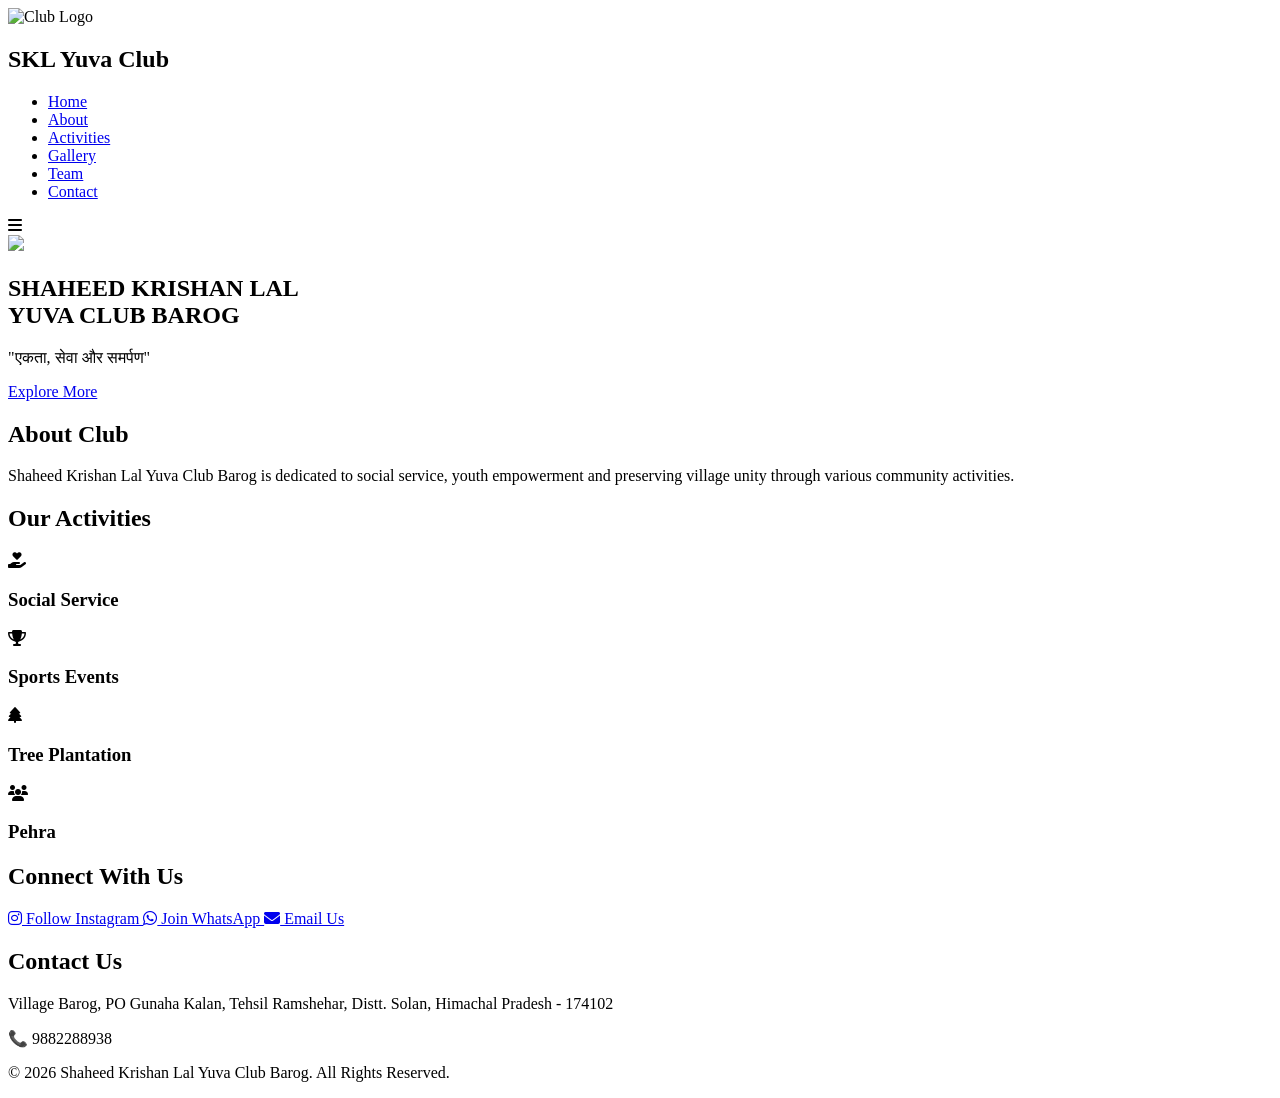
==== index.html @ a10c696f "Add files via upload" ====
<!DOCTYPE html>
<html lang="en">
<head>
    <meta charset="UTF-8">
    <meta name="viewport" content="width=device-width, initial-scale=1.0">
    <title>Shaheed Krishan Lal Yuva Club Barog</title>

    <link rel="stylesheet" href="css/style.css">

    <link rel="preconnect" href="https://fonts.googleapis.com">
    <link href="https://fonts.googleapis.com/css2?family=Poppins:wght@300;400;500;600;700&display=swap" rel="stylesheet">

    <link rel="stylesheet"
        href="https://cdnjs.cloudflare.com/ajax/libs/font-awesome/6.5.2/css/all.min.css">
</head>
<body>

    <!-- Header -->
    <header>
        <nav class="navbar">
            <div class="logo-section">
                <img src="images/logo.png" alt="Club Logo">
                <h2>SKL Yuva Club</h2>
            </div>

            <ul class="nav-links">
                <li><a href="index.html">Home</a></li>
                <li><a href="about.html">About</a></li>
                <li><a href="activities.html">Activities</a></li>
                <li><a href="gallery.html">Gallery</a></li>
                <li><a href="team.html">Team</a></li>
                <li><a href="contact.html">Contact</a></li>
            </ul>

            <div class="menu-btn">
                <i class="fas fa-bars"></i>
            </div>
        </nav>
    </header>

    <!-- Hero Section -->
    <section class="hero">

        <div class="overlay"></div>

        <div class="hero-content">

            <img src="images/logo.png" class="hero-logo">

            <h1>
                SHAHEED KRISHAN LAL<br>
                YUVA CLUB BAROG
            </h1>

            <p class="slogan">
                "एकता, सेवा और समर्पण"
            </p>

            <a href="about.html" class="btn">
                Explore More
            </a>

        </div>
    </section>

    <!-- About -->
    <section class="about-preview">

        <h2>About Club</h2>

        <p>
            Shaheed Krishan Lal Yuva Club Barog is dedicated to
            social service, youth empowerment and preserving
            village unity through various community activities.
        </p>

    </section>

    <!-- Activities -->
    <section class="activities">

        <h2>Our Activities</h2>

        <div class="cards">

            <div class="card">
                <i class="fas fa-hand-holding-heart"></i>
                <h3>Social Service</h3>
            </div>

            <div class="card">
                <i class="fas fa-trophy"></i>
                <h3>Sports Events</h3>
            </div>

            <div class="card">
                <i class="fas fa-tree"></i>
                <h3>Tree Plantation</h3>
            </div>

            <div class="card">
                <i class="fas fa-users"></i>
                <h3>Pehra</h3>
            </div>

        </div>

    </section>

    <!-- Social Media -->
    <section class="social">

        <h2>Connect With Us</h2>

        <div class="social-links">

            <a href="https://www.instagram.com/sklyuvaclub"
                target="_blank" class="instagram">
                <i class="fab fa-instagram"></i>
                Follow Instagram
            </a>

            <a href="https://chat.whatsapp.com/FVtAcbIBogHLm0ky5dyKEe?s=cl&p=a&ilr=2"
                target="_blank" class="whatsapp">
                <i class="fab fa-whatsapp"></i>
                Join WhatsApp
            </a>

            <a href="mailto:sklyuvaclub@gmail.com"
                class="email">
                <i class="fas fa-envelope"></i>
                Email Us
            </a>

        </div>

    </section>

    <!-- Contact -->
    <section class="contact-info">

        <h2>Contact Us</h2>

        <p>
            Village Barog, PO Gunaha Kalan,
            Tehsil Ramshehar, Distt. Solan,
            Himachal Pradesh - 174102
        </p>

        <p>
            📞 9882288938
        </p>

    </section>

    <!-- Footer -->
    <footer>

        <p>
            © 2026 Shaheed Krishan Lal Yuva Club Barog.
            All Rights Reserved.
        </p>

    </footer>

    <script src="js/script.js"></script>

</body>
</html>
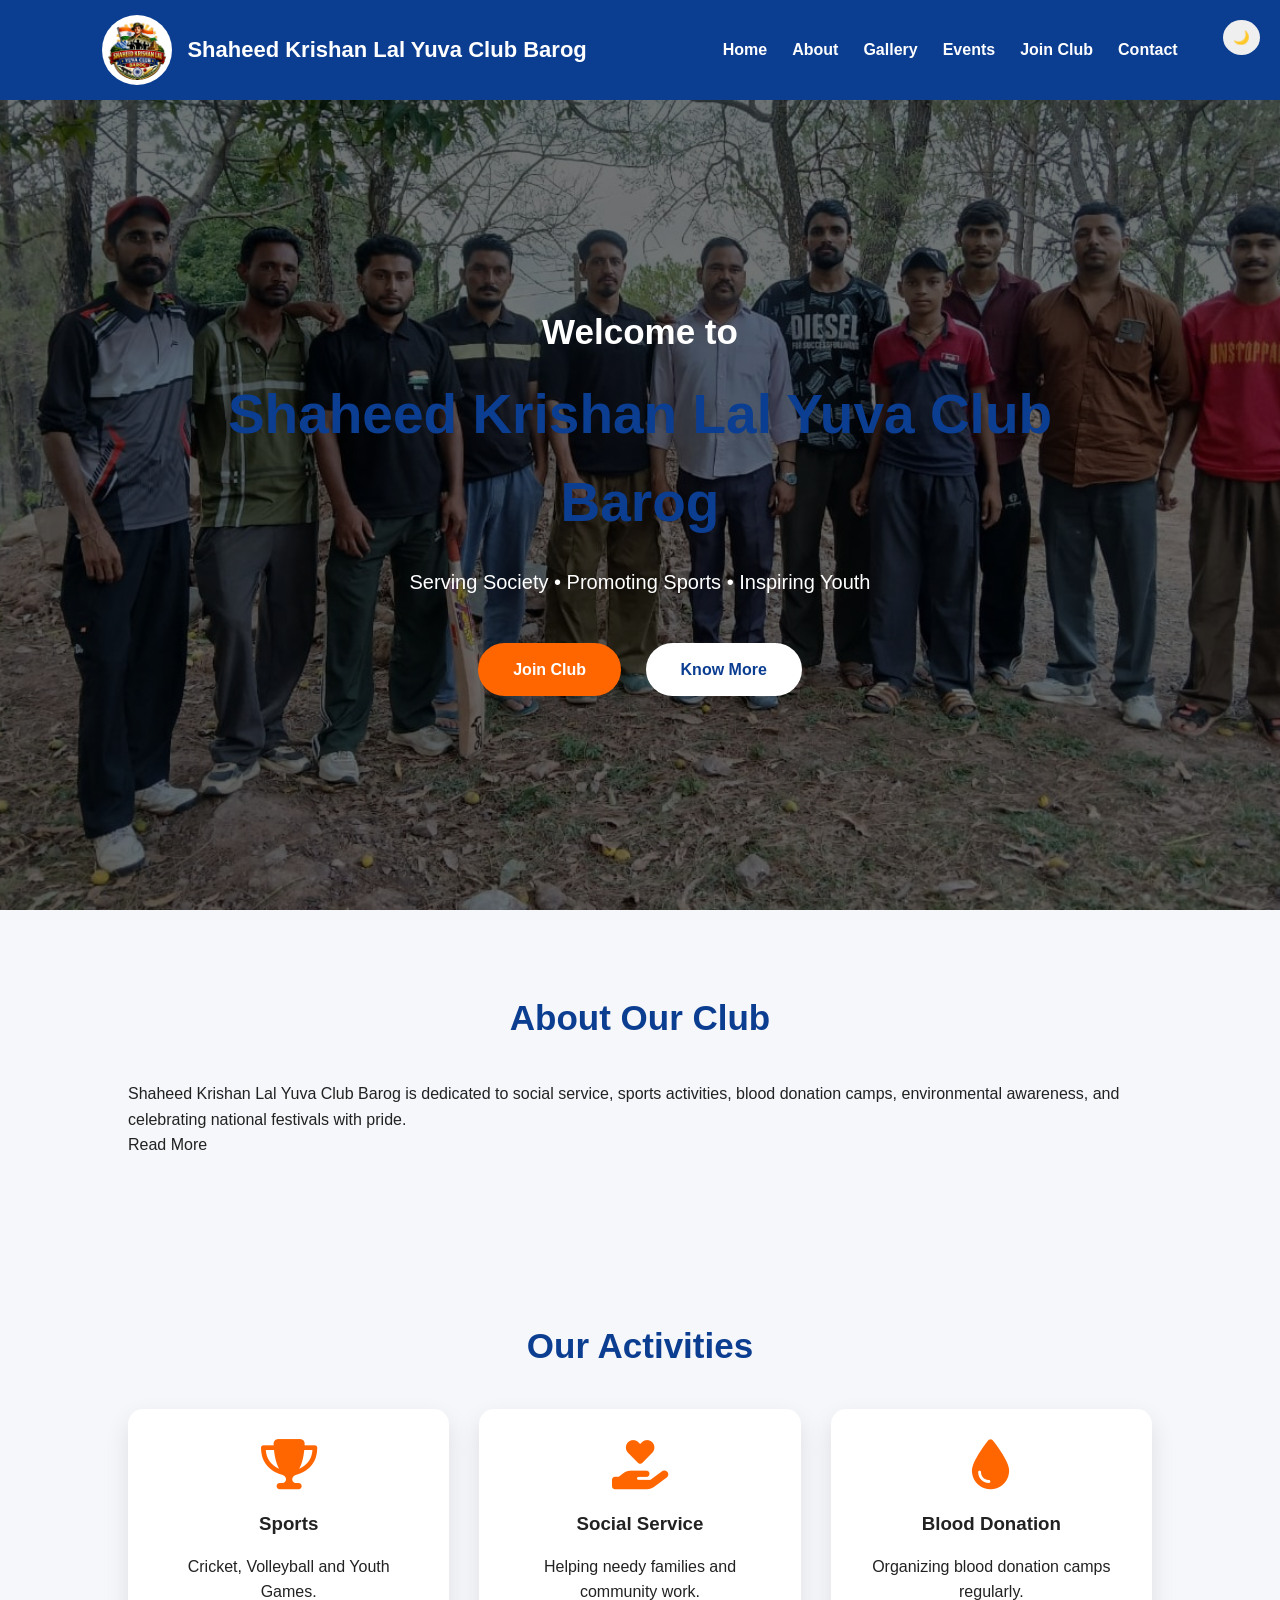
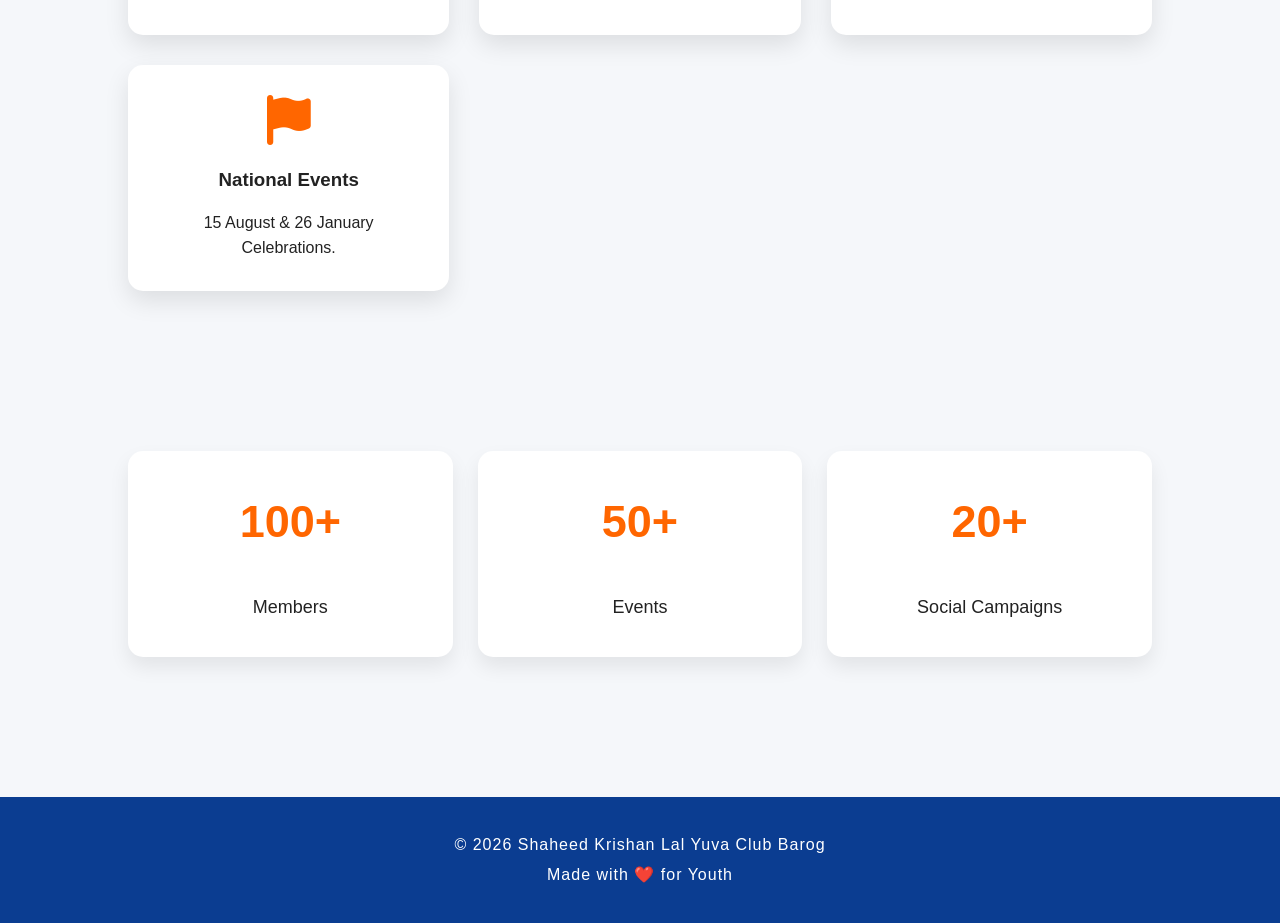
==== commit 6e39423c: "Add files via upload" ====
--- a/index.html
+++ b/index.html
@@ -1,169 +1,170 @@
-<!DOCTYPE html>
-<html lang="en">
-<head>
-    <meta charset="UTF-8">
-    <meta name="viewport" content="width=device-width, initial-scale=1.0">
-    <title>Shaheed Krishan Lal Yuva Club Barog</title>
-
-    <link rel="stylesheet" href="css/style.css">
-
-    <link rel="preconnect" href="https://fonts.googleapis.com">
-    <link href="https://fonts.googleapis.com/css2?family=Poppins:wght@300;400;500;600;700&display=swap" rel="stylesheet">
-
-    <link rel="stylesheet"
-        href="https://cdnjs.cloudflare.com/ajax/libs/font-awesome/6.5.2/css/all.min.css">
-</head>
-<body>
-
-    <!-- Header -->
-    <header>
-        <nav class="navbar">
-            <div class="logo-section">
-                <img src="images/logo.png" alt="Club Logo">
-                <h2>SKL Yuva Club</h2>
-            </div>
-
-            <ul class="nav-links">
-                <li><a href="index.html">Home</a></li>
-                <li><a href="about.html">About</a></li>
-                <li><a href="activities.html">Activities</a></li>
-                <li><a href="gallery.html">Gallery</a></li>
-                <li><a href="team.html">Team</a></li>
-                <li><a href="contact.html">Contact</a></li>
-            </ul>
-
-            <div class="menu-btn">
-                <i class="fas fa-bars"></i>
-            </div>
-        </nav>
-    </header>
-
-    <!-- Hero Section -->
-    <section class="hero">
-
-        <div class="overlay"></div>
-
-        <div class="hero-content">
-
-            <img src="images/logo.png" class="hero-logo">
-
-            <h1>
-                SHAHEED KRISHAN LAL<br>
-                YUVA CLUB BAROG
-            </h1>
-
-            <p class="slogan">
-                "एकता, सेवा और समर्पण"
-            </p>
-
-            <a href="about.html" class="btn">
-                Explore More
-            </a>
-
-        </div>
-    </section>
-
-    <!-- About -->
-    <section class="about-preview">
-
-        <h2>About Club</h2>
-
-        <p>
-            Shaheed Krishan Lal Yuva Club Barog is dedicated to
-            social service, youth empowerment and preserving
-            village unity through various community activities.
-        </p>
-
-    </section>
-
-    <!-- Activities -->
-    <section class="activities">
-
-        <h2>Our Activities</h2>
-
-        <div class="cards">
-
-            <div class="card">
-                <i class="fas fa-hand-holding-heart"></i>
-                <h3>Social Service</h3>
-            </div>
-
-            <div class="card">
-                <i class="fas fa-trophy"></i>
-                <h3>Sports Events</h3>
-            </div>
-
-            <div class="card">
-                <i class="fas fa-tree"></i>
-                <h3>Tree Plantation</h3>
-            </div>
-
-            <div class="card">
-                <i class="fas fa-users"></i>
-                <h3>Pehra</h3>
-            </div>
-
-        </div>
-
-    </section>
-
-    <!-- Social Media -->
-    <section class="social">
-
-        <h2>Connect With Us</h2>
-
-        <div class="social-links">
-
-            <a href="https://www.instagram.com/sklyuvaclub"
-                target="_blank" class="instagram">
-                <i class="fab fa-instagram"></i>
-                Follow Instagram
-            </a>
-
-            <a href="https://chat.whatsapp.com/FVtAcbIBogHLm0ky5dyKEe?s=cl&p=a&ilr=2"
-                target="_blank" class="whatsapp">
-                <i class="fab fa-whatsapp"></i>
-                Join WhatsApp
-            </a>
-
-            <a href="mailto:sklyuvaclub@gmail.com"
-                class="email">
-                <i class="fas fa-envelope"></i>
-                Email Us
-            </a>
-
-        </div>
-
-    </section>
-
-    <!-- Contact -->
-    <section class="contact-info">
-
-        <h2>Contact Us</h2>
-
-        <p>
-            Village Barog, PO Gunaha Kalan,
-            Tehsil Ramshehar, Distt. Solan,
-            Himachal Pradesh - 174102
-        </p>
-
-        <p>
-            📞 9882288938
-        </p>
-
-    </section>
-
-    <!-- Footer -->
-    <footer>
-
-        <p>
-            © 2026 Shaheed Krishan Lal Yuva Club Barog.
-            All Rights Reserved.
-        </p>
-
-    </footer>
-
-    <script src="js/script.js"></script>
-
-</body>
+<!DOCTYPE html>
+<html lang="en">
+
+<head>
+    <meta charset="UTF-8">
+    <meta name="viewport" content="width=device-width, initial-scale=1.0">
+    <title>Shaheed Krishan Lal Yuva Club Barog</title>
+
+    <link rel="stylesheet" href="css/style.css">
+    <link rel="stylesheet" href="https://cdnjs.cloudflare.com/ajax/libs/font-awesome/6.5.2/css/all.min.css">
+
+</head>
+
+<body>
+
+    <!-- Header -->
+
+    <header>
+
+        <div class="logo">
+            <img src="images/logo.png" alt="Club Logo">
+            <h2>Shaheed Krishan Lal Yuva Club Barog</h2>
+        </div>
+
+        <nav>
+
+            <ul>
+
+                <li><a href="index.html">Home</a></li>
+                <li><a href="about.html">About</a></li>
+                <li><a href="gallery.html">Gallery</a></li>
+                <li><a href="events.html">Events</a></li>
+                <li><a href="join.html">Join Club</a></li>
+                <li><a href="contact.html">Contact</a></li>
+
+            </ul>
+
+        </nav>
+
+    </header>
+
+    <!-- Hero Section -->
+
+    <section class="hero">
+
+        <div class="overlay">
+
+            <h1>Welcome to</h1>
+
+            <h2>Shaheed Krishan Lal Yuva Club Barog</h2>
+
+            <p>
+                Serving Society • Promoting Sports • Inspiring Youth
+            </p>
+
+            <a href="join.html" class="btn">Join Club</a>
+
+            <a href="about.html" class="btn2">Know More</a>
+
+        </div>
+
+    </section>
+
+    <!-- About Preview -->
+
+    <section class="about-preview">
+
+        <h2>About Our Club</h2>
+
+        <p>
+
+            Shaheed Krishan Lal Yuva Club Barog is dedicated to social service,
+            sports activities, blood donation camps, environmental awareness,
+            and celebrating national festivals with pride.
+
+        </p>
+
+        <a href="about.html">Read More</a>
+
+    </section>
+
+    <!-- Activities -->
+
+    <section class="activities">
+
+        <h2>Our Activities</h2>
+
+        <div class="cards">
+
+            <div class="card">
+                <i class="fa-solid fa-trophy"></i>
+                <h3>Sports</h3>
+                <p>Cricket, Volleyball and Youth Games.</p>
+            </div>
+
+            <div class="card">
+                <i class="fa-solid fa-hand-holding-heart"></i>
+                <h3>Social Service</h3>
+                <p>Helping needy families and community work.</p>
+            </div>
+
+            <div class="card">
+                <i class="fa-solid fa-droplet"></i>
+                <h3>Blood Donation</h3>
+                <p>Organizing blood donation camps regularly.</p>
+            </div>
+
+            <div class="card">
+                <i class="fa-solid fa-flag"></i>
+                <h3>National Events</h3>
+                <p>15 August & 26 January Celebrations.</p>
+            </div>
+
+        </div>
+
+    </section>
+
+    <!-- Counter -->
+
+    <section class="counter">
+
+        <div>
+
+            <h2>100+</h2>
+
+            <p>Members</p>
+
+        </div>
+
+        <div>
+
+            <h2>50+</h2>
+
+            <p>Events</p>
+
+        </div>
+
+        <div>
+
+            <h2>20+</h2>
+
+            <p>Social Campaigns</p>
+
+        </div>
+
+    </section>
+
+    <!-- Footer -->
+
+    <footer>
+
+        <p>
+
+            © 2026 Shaheed Krishan Lal Yuva Club Barog
+
+        </p>
+
+        <p>
+
+            Made with ❤️ for Youth
+
+        </p>
+
+    </footer>
+
+    <script src="js/script.js"></script>
+
+</body>
+
 </html>
--- a/css/style.css
+++ b/css/style.css
@@ -0,0 +1,984 @@
+/* ===========================
+   SHAHEED KRISHAN LAL YUVA CLUB
+   GLOBAL CSS
+=========================== */
+
+* {
+    margin: 0;
+    padding: 0;
+    box-sizing: border-box;
+    scroll-behavior: smooth;
+}
+
+body {
+    font-family: Arial, Helvetica, sans-serif;
+    background: #f5f7fa;
+    color: #222;
+    line-height: 1.6;
+}
+
+img {
+    max-width: 100%;
+    display: block;
+}
+
+a {
+    text-decoration: none;
+    color: inherit;
+}
+
+ul {
+    list-style: none;
+}
+
+/* Header */
+
+header {
+    width: 100%;
+    background: #0b3d91;
+    color: #fff;
+    display: flex;
+    justify-content: space-between;
+    align-items: center;
+    padding: 15px 8%;
+    position: sticky;
+    top: 0;
+    z-index: 999;
+    box-shadow: 0 5px 15px rgba(0, 0, 0, .15);
+}
+
+.logo {
+    display: flex;
+    align-items: center;
+    gap: 15px;
+}
+
+.logo img {
+    width: 70px;
+    height: 70px;
+    border-radius: 50%;
+    background: #fff;
+    padding: 5px;
+}
+
+.logo h2 {
+    font-size: 22px;
+}
+
+nav ul {
+    display: flex;
+    gap: 25px;
+}
+
+nav ul li a {
+    color: #fff;
+    font-weight: bold;
+    transition: .3s;
+}
+
+nav ul li a:hover,
+nav ul li a.active {
+    color: #ffcc00;
+}
+
+/* Hero */
+
+.hero {
+    height: 90vh;
+    background: linear-gradient(rgba(0, 0, 0, .55), rgba(0, 0, 0, .55)),
+        url("../images/banner.jpg") center/cover;
+    display: flex;
+    justify-content: center;
+    align-items: center;
+    text-align: center;
+    color: #fff;
+}
+
+.overlay {
+    width: 90%;
+}
+
+.overlay h1 {
+    font-size: 35px;
+    margin-bottom: 10px;
+}
+
+.overlay h2 {
+    font-size: 55px;
+    margin-bottom: 20px;
+}
+
+.overlay p {
+    font-size: 20px;
+    margin-bottom: 35px;
+}
+
+.btn,
+.btn2 {
+    display: inline-block;
+    padding: 14px 35px;
+    margin: 10px;
+    border-radius: 50px;
+    font-weight: bold;
+    transition: .4s;
+}
+
+.btn {
+    background: #ff6600;
+    color: #fff;
+}
+
+.btn:hover {
+    background: #e65100;
+}
+
+.btn2 {
+    background: #fff;
+    color: #0b3d91;
+}
+
+.btn2:hover {
+    background: #ffcc00;
+}
+
+/* Sections */
+
+section {
+    padding: 80px 10%;
+}
+
+section h2 {
+    text-align: center;
+    margin-bottom: 35px;
+    font-size: 35px;
+    color: #0b3d91;
+}
+
+/* Cards */
+
+.cards {
+    display: grid;
+    grid-template-columns: repeat(auto-fit, minmax(240px, 1fr));
+    gap: 30px;
+}
+
+.card {
+    background: #fff;
+    padding: 30px;
+    border-radius: 15px;
+    text-align: center;
+    box-shadow: 0 10px 25px rgba(0, 0, 0, .1);
+    transition: .4s;
+}
+
+.card:hover {
+    transform: translateY(-10px);
+}
+
+.card i {
+    font-size: 50px;
+    color: #ff6600;
+    margin-bottom: 20px;
+}
+
+.card h3 {
+    margin-bottom: 15px;
+}
+
+/* Page Banner */
+
+.page-banner {
+    background: linear-gradient(90deg, #ff9933, #ffffff, #138808);
+    text-align: center;
+    color: #111;
+    padding: 70px 20px;
+}
+
+.page-banner h1 {
+    font-size: 45px;
+}
+
+.page-banner p {
+    margin-top: 10px;
+    font-size: 20px;
+}
+
+/* Footer */
+
+footer {
+    background: #0b3d91;
+    color: #fff;
+    text-align: center;
+    padding: 30px;
+}
+
+footer p {
+    margin: 5px 0;
+}
+
+/* ===========================
+   ABOUT SECTION
+=========================== */
+
+.about-section {
+    text-align: center;
+    max-width: 1000px;
+    margin: auto;
+}
+
+.about-section p {
+    font-size: 18px;
+    line-height: 1.8;
+}
+
+.mission {
+    display: grid;
+    grid-template-columns: repeat(auto-fit, minmax(300px, 1fr));
+    gap: 30px;
+    margin-top: 50px;
+}
+
+.box {
+    background: #fff;
+    padding: 35px;
+    border-radius: 15px;
+    text-align: center;
+    box-shadow: 0 10px 25px rgba(0, 0, 0, .08);
+}
+
+.box i {
+    font-size: 55px;
+    color: #ff6600;
+    margin-bottom: 20px;
+}
+
+.objectives ul {
+    max-width: 900px;
+    margin: auto;
+}
+
+.objectives li {
+    background: #fff;
+    margin: 12px 0;
+    padding: 15px 20px;
+    border-left: 6px solid #138808;
+    border-radius: 8px;
+    box-shadow: 0 5px 15px rgba(0, 0, 0, .08);
+}
+
+/* ===========================
+   GALLERY
+=========================== */
+
+.gallery {
+    display: grid;
+    grid-template-columns: repeat(auto-fit, minmax(260px, 1fr));
+    gap: 25px;
+}
+
+.gallery-item {
+    background: #fff;
+    border-radius: 15px;
+    overflow: hidden;
+    box-shadow: 0 10px 20px rgba(0, 0, 0, .1);
+    transition: .4s;
+}
+
+.gallery-item:hover {
+    transform: translateY(-10px);
+}
+
+.gallery-item img {
+    width: 100%;
+    height: 240px;
+    object-fit: cover;
+}
+
+.gallery-item h3 {
+    padding: 18px;
+    text-align: center;
+}
+
+.video-section {
+    text-align: center;
+}
+
+.video-box {
+    margin: 30px auto;
+    max-width: 900px;
+}
+
+/* ===========================
+   EVENTS
+=========================== */
+
+.event-container {
+    display: grid;
+    grid-template-columns: repeat(auto-fit, minmax(280px, 1fr));
+    gap: 30px;
+}
+
+.event-card {
+    background: #fff;
+    padding: 30px;
+    border-radius: 15px;
+    box-shadow: 0 10px 20px rgba(0, 0, 0, .08);
+}
+
+.event-card h3 {
+    color: #0b3d91;
+    margin-bottom: 15px;
+}
+
+table {
+    width: 100%;
+    border-collapse: collapse;
+    background: #fff;
+    margin-top: 30px;
+}
+
+table th {
+    background: #0b3d91;
+    color: #fff;
+}
+
+table th,
+table td {
+    border: 1px solid #ddd;
+    padding: 15px;
+    text-align: center;
+}
+
+table tr:nth-child(even) {
+    background: #f7f7f7;
+}
+
+.achievement-box {
+    display: grid;
+    grid-template-columns: repeat(auto-fit, minmax(200px, 1fr));
+    gap: 25px;
+    text-align: center;
+}
+
+.achievement-box div {
+    background: #fff;
+    padding: 30px;
+    border-radius: 15px;
+    box-shadow: 0 8px 20px rgba(0, 0, 0, .08);
+}
+
+.achievement-box h3 {
+    font-size: 40px;
+    color: #ff6600;
+}
+
+/* ===========================
+   JOIN FORM
+=========================== */
+
+.form-section {
+    max-width: 900px;
+    margin: auto;
+}
+
+form {
+    background: #fff;
+    padding: 35px;
+    border-radius: 15px;
+    box-shadow: 0 10px 25px rgba(0, 0, 0, .1);
+}
+
+.input-box {
+    margin-bottom: 20px;
+}
+
+.input-box label {
+    display: block;
+    margin-bottom: 8px;
+    font-weight: bold;
+}
+
+.input-box input,
+.input-box textarea,
+.input-box select {
+    width: 100%;
+    padding: 14px;
+    border: 1px solid #ccc;
+    border-radius: 8px;
+    font-size: 16px;
+}
+
+.input-box input:focus,
+.input-box textarea:focus,
+.input-box select:focus {
+    border-color: #0b3d91;
+    outline: none;
+}
+
+.checkbox {
+    margin: 20px 0;
+}
+
+/* ===========================
+   CONTACT
+=========================== */
+
+.contact-container {
+    display: grid;
+    grid-template-columns: 1fr 1fr;
+    gap: 40px;
+}
+
+.contact-info {
+    background: #fff;
+    padding: 35px;
+    border-radius: 15px;
+    box-shadow: 0 10px 25px rgba(0, 0, 0, .08);
+}
+
+.contact-info p {
+    margin: 20px 0;
+    font-size: 18px;
+}
+
+.contact-info i {
+    color: #ff6600;
+    margin-right: 10px;
+}
+
+.contact-form {
+    background: #fff;
+    padding: 35px;
+    border-radius: 15px;
+    box-shadow: 0 10px 25px rgba(0, 0, 0, .08);
+}
+
+.map iframe {
+    border-radius: 15px;
+}
+
+/* ===========================
+   RESPONSIVE
+=========================== */
+
+@media(max-width:900px) {
+
+    header {
+        flex-direction: column;
+        padding: 20px;
+    }
+
+    nav ul {
+        flex-wrap: wrap;
+        justify-content: center;
+        margin-top: 15px;
+    }
+
+    .logo {
+        flex-direction: column;
+        text-align: center;
+    }
+
+    .overlay h2 {
+        font-size: 35px;
+    }
+
+    .contact-container {
+        grid-template-columns: 1fr;
+    }
+
+    table {
+        display: block;
+        overflow-x: auto;
+    }
+
+}
+
+/* ===========================
+   PREMIUM ANIMATIONS
+=========================== */
+
+@keyframes fadeUp {
+    from {
+        opacity: 0;
+        transform: translateY(40px);
+    }
+
+    to {
+        opacity: 1;
+        transform: translateY(0);
+    }
+}
+
+@keyframes zoomIn {
+    from {
+        opacity: 0;
+        transform: scale(.8);
+    }
+
+    to {
+        opacity: 1;
+        transform: scale(1);
+    }
+}
+
+@keyframes slideLeft {
+    from {
+        opacity: 0;
+        transform: translateX(-80px);
+    }
+
+    to {
+        opacity: 1;
+        transform: translateX(0);
+    }
+}
+
+@keyframes slideRight {
+    from {
+        opacity: 0;
+        transform: translateX(80px);
+    }
+
+    to {
+        opacity: 1;
+        transform: translateX(0);
+    }
+}
+
+.hero {
+    animation: zoomIn 1.2s ease;
+}
+
+.page-banner {
+    animation: fadeUp 1s ease;
+}
+
+.card,
+.gallery-item,
+.event-card,
+.box,
+.contact-info,
+.contact-form,
+form {
+    animation: fadeUp .8s ease;
+}
+
+/* ===========================
+   HOVER EFFECTS
+=========================== */
+
+.card:hover,
+.gallery-item:hover,
+.event-card:hover,
+.box:hover {
+    transform: translateY(-12px);
+    box-shadow: 0 18px 35px rgba(0, 0, 0, .18);
+}
+
+.btn,
+.btn2 {
+    transition: .4s;
+}
+
+.btn:hover,
+.btn2:hover {
+    transform: scale(1.05);
+}
+
+/* ===========================
+   IMAGE EFFECT
+=========================== */
+
+.gallery-item {
+    overflow: hidden;
+}
+
+.gallery-item img {
+    transition: .5s;
+}
+
+.gallery-item:hover img {
+    transform: scale(1.1);
+}
+
+/* ===========================
+   GLASS EFFECT
+=========================== */
+
+.glass {
+    background: rgba(255, 255, 255, .15);
+    backdrop-filter: blur(10px);
+    border: 1px solid rgba(255, 255, 255, .3);
+    border-radius: 15px;
+}
+
+/* ===========================
+   SCROLLBAR
+=========================== */
+
+::-webkit-scrollbar {
+    width: 10px;
+}
+
+::-webkit-scrollbar-thumb {
+    background: #0b3d91;
+    border-radius: 20px;
+}
+
+::-webkit-scrollbar-track {
+    background: #f1f1f1;
+}
+
+/* ===========================
+   SCROLL TO TOP BUTTON
+=========================== */
+
+.top-btn {
+    position: fixed;
+    right: 25px;
+    bottom: 25px;
+    width: 50px;
+    height: 50px;
+    border-radius: 50%;
+    background: #ff6600;
+    color: #fff;
+    display: flex;
+    align-items: center;
+    justify-content: center;
+    font-size: 22px;
+    cursor: pointer;
+    box-shadow: 0 10px 20px rgba(0, 0, 0, .3);
+    z-index: 999;
+}
+
+.top-btn:hover {
+    background: #0b3d91;
+}
+
+/* ===========================
+   WHATSAPP BUTTON
+=========================== */
+
+.whatsapp {
+    position: fixed;
+    left: 25px;
+    bottom: 25px;
+    width: 60px;
+    height: 60px;
+    background: #25D366;
+    color: #fff;
+    border-radius: 50%;
+    display: flex;
+    justify-content: center;
+    align-items: center;
+    font-size: 32px;
+    text-decoration: none;
+    box-shadow: 0 8px 18px rgba(0, 0, 0, .25);
+    z-index: 999;
+}
+
+.whatsapp:hover {
+    transform: scale(1.1);
+}
+
+/* ===========================
+   DARK MODE
+=========================== */
+
+body.dark {
+    background: #121212;
+    color: #fff;
+}
+
+body.dark header,
+body.dark footer {
+    background: #000;
+}
+
+body.dark .card,
+body.dark .gallery-item,
+body.dark .event-card,
+body.dark .box,
+body.dark form,
+body.dark .contact-info,
+body.dark .contact-form {
+    background: #1e1e1e;
+    color: #fff;
+}
+
+body.dark table {
+    background: #1e1e1e;
+    color: #fff;
+}
+
+body.dark input,
+body.dark textarea,
+body.dark select {
+    background: #2a2a2a;
+    color: #fff;
+    border: 1px solid #555;
+}
+
+/* ===========================
+   LOADER
+=========================== */
+
+.loader {
+    position: fixed;
+    inset: 0;
+    background: #fff;
+    display: flex;
+    justify-content: center;
+    align-items: center;
+    z-index: 9999;
+}
+
+.loader::after {
+    content: "";
+    width: 60px;
+    height: 60px;
+    border: 6px solid #ddd;
+    border-top: 6px solid #ff6600;
+    border-radius: 50%;
+    animation: spin 1s linear infinite;
+}
+
+@keyframes spin {
+    to {
+        transform: rotate(360deg);
+    }
+}
+
+/* ===========================
+   COUNTER SECTION
+=========================== */
+
+.counter {
+    display: grid;
+    grid-template-columns: repeat(auto-fit, minmax(220px, 1fr));
+    gap: 25px;
+    text-align: center;
+}
+
+.counter div {
+    background: #fff;
+    padding: 35px;
+    border-radius: 15px;
+    box-shadow: 0 10px 20px rgba(0, 0, 0, .08);
+}
+
+.counter h2 {
+    font-size: 45px;
+    color: #ff6600;
+}
+
+.counter p {
+    font-size: 18px;
+    margin-top: 10px;
+}
+
+/* ===========================
+   TEAM SECTION
+=========================== */
+
+.team {
+    display: grid;
+    grid-template-columns: repeat(auto-fit, minmax(260px, 1fr));
+    gap: 30px;
+}
+
+.member {
+    background: #fff;
+    border-radius: 15px;
+    overflow: hidden;
+    text-align: center;
+    box-shadow: 0 10px 20px rgba(0, 0, 0, .1);
+}
+
+.member img {
+    width: 100%;
+    height: 300px;
+    object-fit: cover;
+}
+
+.member h3 {
+    margin-top: 20px;
+}
+
+.member p {
+    padding-bottom: 20px;
+    color: #666;
+}
+
+/* ===========================
+   TIMELINE
+=========================== */
+
+.timeline {
+    border-left: 4px solid #ff6600;
+    padding-left: 30px;
+}
+
+.timeline .item {
+    margin-bottom: 35px;
+    position: relative;
+}
+
+.timeline .item::before {
+    content: "";
+    width: 18px;
+    height: 18px;
+    background: #ff6600;
+    border-radius: 50%;
+    position: absolute;
+    left: -40px;
+    top: 5px;
+}
+
+.timeline h3 {
+    color: #0b3d91;
+}
+
+/* ===========================
+   SOCIAL ICONS
+=========================== */
+
+.social-icons {
+    text-align: center;
+    margin-top: 20px;
+}
+
+.social-icons a {
+    width: 45px;
+    height: 45px;
+    display: inline-flex;
+    justify-content: center;
+    align-items: center;
+    background: #0b3d91;
+    color: #fff;
+    border-radius: 50%;
+    margin: 5px;
+    transition: .3s;
+}
+
+.social-icons a:hover {
+    background: #ff6600;
+    transform: translateY(-5px);
+}
+
+/* ===========================
+   INPUT EFFECT
+=========================== */
+
+input,
+textarea,
+select {
+    transition: .3s;
+}
+
+input:focus,
+textarea:focus,
+select:focus {
+    box-shadow: 0 0 10px rgba(11, 61, 145, .3);
+}
+
+/* ===========================
+   FOOTER
+=========================== */
+
+footer {
+    margin-top: 60px;
+}
+
+footer p {
+    letter-spacing: 1px;
+}
+
+/* ===========================
+   MOBILE MENU
+=========================== */
+
+@media(max-width:768px) {
+
+    nav ul {
+        flex-direction: column;
+        gap: 15px;
+        text-align: center;
+    }
+
+    .hero {
+        height: 70vh;
+    }
+
+    .overlay h1 {
+        font-size: 26px;
+    }
+
+    .overlay h2 {
+        font-size: 32px;
+    }
+
+    .overlay p {
+        font-size: 16px;
+    }
+
+    .btn,
+    .btn2 {
+        display: block;
+        width: 220px;
+        margin: 15px auto;
+    }
+
+    .page-banner h1 {
+        font-size: 32px;
+    }
+
+    section {
+        padding: 60px 20px;
+    }
+
+    .logo img {
+        width: 60px;
+        height: 60px;
+    }
+
+    .logo h2 {
+        font-size: 18px;
+    }
+
+}
+
+/* ===========================
+   EXTRA EFFECTS
+=========================== */
+
+.card,
+.gallery-item,
+.event-card,
+.member,
+.box,
+.counter div {
+    transition: all .4s ease;
+}
+
+.card:hover,
+.gallery-item:hover,
+.event-card:hover,
+.member:hover,
+.counter div:hover {
+    transform: translateY(-8px);
+}
+
+/* ===========================
+   SELECTION
+=========================== */
+
+::selection {
+    background: #ff6600;
+    color: #fff;
+}
+
+/* ===========================
+   END
+=========================== */
